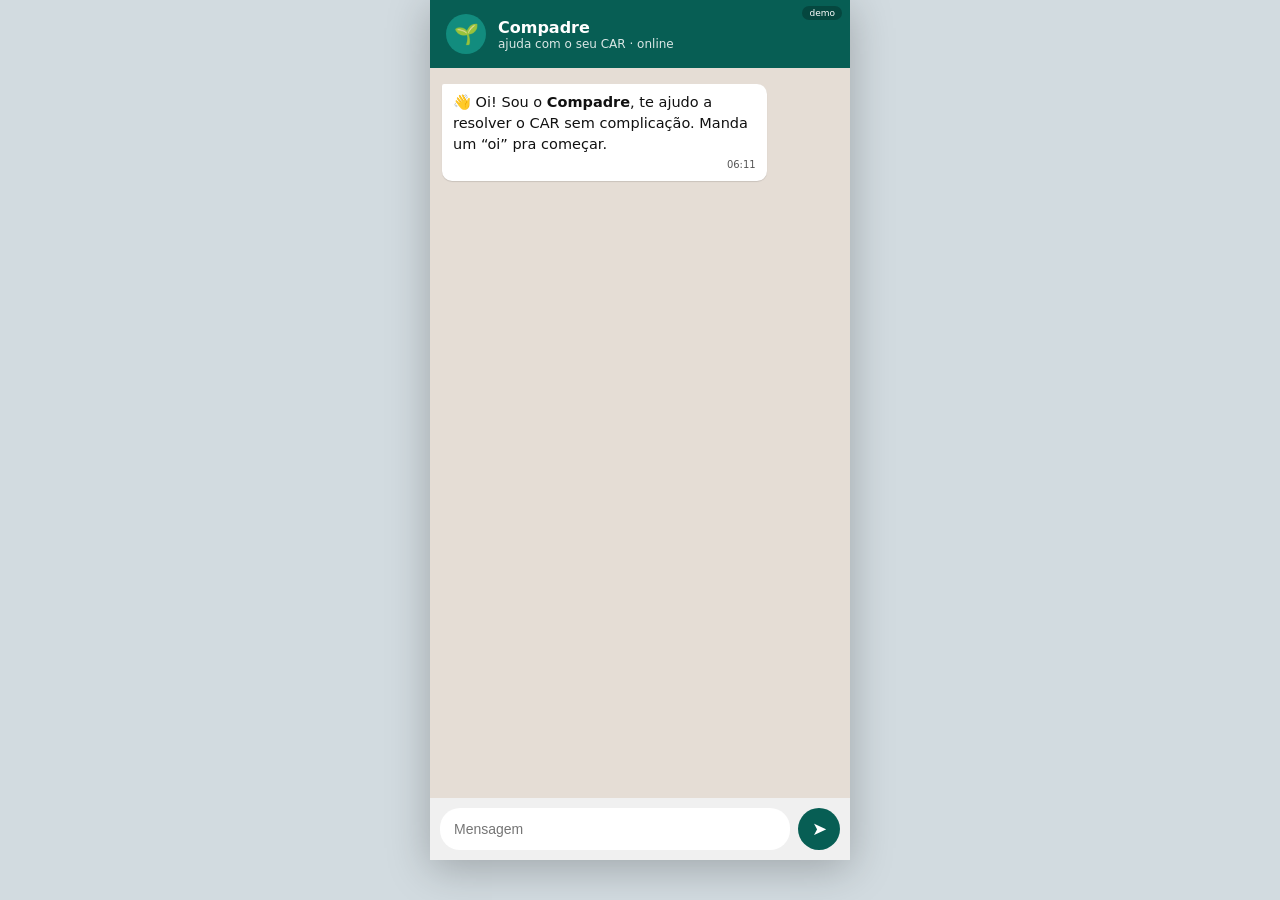
==== poc/web/index.html @ d051720b "feat(web): interface WhatsApp do Compadre + vitrine do Agent Hub (P0-6, P1-1) - web/index.html + app" ====
<!DOCTYPE html>
<html lang="pt-BR">
<head>
  <meta charset="UTF-8" />
  <meta name="viewport" content="width=device-width, initial-scale=1.0" />
  <title>Compadre — CAR no WhatsApp</title>
  <link rel="stylesheet" href="style.css" />
</head>
<body>
  <div class="fone">
    <span class="modo" id="modo">demo</span>

    <div class="topo">
      <div class="avatar">🌱</div>
      <div>
        <div class="nome">Compadre</div>
        <div class="status">ajuda com o seu CAR · online</div>
      </div>
    </div>

    <div class="chat" id="chat"></div>

    <div class="barra">
      <input id="entrada" type="text" placeholder="Mensagem" autocomplete="off" />
      <button id="enviar" title="Enviar">➤</button>
    </div>
  </div>

  <script src="app.js"></script>
</body>
</html>
---- poc/web/style.css ----
/* Compadre — interface estilo WhatsApp (mobile-first). PoC. */
* { box-sizing: border-box; margin: 0; padding: 0; }

:root {
  --wa-bg: #e5ddd5;
  --wa-header: #075e54;
  --wa-header-2: #128c7e;
  --bubble-in: #ffffff;
  --bubble-out: #dcf8c6;
  --texto: #111;
  --texto-2: #555;
  --selo: #1f6f5c;
}

body {
  font-family: system-ui, "Segoe UI", sans-serif;
  background: #d2dbe0;
  display: flex;
  justify-content: center;
  min-height: 100vh;
}

/* moldura do celular */
.fone {
  width: 100%;
  max-width: 420px;
  height: 100vh;
  max-height: 860px;
  background: var(--wa-bg);
  display: flex;
  flex-direction: column;
  box-shadow: 0 8px 40px rgba(0,0,0,.25);
  position: relative;
}

/* cabeçalho */
.topo {
  background: var(--wa-header);
  color: #fff;
  padding: 14px 16px;
  display: flex;
  align-items: center;
  gap: 12px;
}
.avatar {
  width: 40px; height: 40px; border-radius: 50%;
  background: var(--wa-header-2);
  display: flex; align-items: center; justify-content: center;
  font-size: 20px;
}
.topo .nome { font-size: 16px; font-weight: 600; }
.topo .status { font-size: 12px; opacity: .85; }

/* corpo do chat */
.chat {
  flex: 1;
  overflow-y: auto;
  padding: 16px 12px;
  display: flex;
  flex-direction: column;
  gap: 8px;
  background-image: linear-gradient(rgba(229,221,213,.6), rgba(229,221,213,.6));
}

.bolha {
  max-width: 82%;
  padding: 8px 11px;
  border-radius: 10px;
  font-size: 14.5px;
  line-height: 1.45;
  color: var(--texto);
  box-shadow: 0 1px 1px rgba(0,0,0,.12);
  white-space: pre-wrap;
  animation: surge .18s ease-out;
}
@keyframes surge { from { opacity: 0; transform: translateY(6px); } to { opacity: 1; } }

.entra { background: var(--bubble-in); align-self: flex-start; border-top-left-radius: 2px; }
.sai   { background: var(--bubble-out); align-self: flex-end;  border-top-right-radius: 2px; }

.hora { display: block; font-size: 10px; color: var(--texto-2); text-align: right; margin-top: 3px; }

/* selo de rastreabilidade (P0-7) */
.selo {
  margin-top: 8px;
  padding: 8px 10px;
  background: #eafaf3;
  border-left: 3px solid var(--selo);
  border-radius: 4px;
  font-size: 11.5px;
  color: var(--selo);
}
.selo b { display: block; margin-bottom: 2px; }
.selo .fonte { color: #0a4f3f; }
.selo .rastro { color: #6b8f84; font-family: ui-monospace, monospace; font-size: 10.5px; }

/* pendências e benefícios */
.lista { margin-top: 6px; }
.item {
  background: #f5f5f5; border-radius: 6px; padding: 6px 8px;
  margin-top: 5px; font-size: 12.5px;
}
.item .tag { font-weight: 700; color: #b26a00; font-size: 11px; }
.benef { display: inline-block; background: #d8f0e4; color: #1f6f5c;
  border-radius: 12px; padding: 2px 9px; font-size: 11.5px; margin: 3px 3px 0 0; }

.btn-sistema {
  display: inline-block; margin-top: 8px; background: var(--wa-header-2);
  color: #fff; text-decoration: none; padding: 7px 14px; border-radius: 16px;
  font-size: 12.5px; font-weight: 600;
}

/* barra de digitar */
.barra {
  display: flex; gap: 8px; padding: 10px; background: #f0f0f0;
}
.barra input {
  flex: 1; border: none; border-radius: 20px; padding: 10px 14px;
  font-size: 14px; outline: none;
}
.barra button {
  border: none; background: var(--wa-header); color: #fff;
  width: 42px; height: 42px; border-radius: 50%; font-size: 18px; cursor: pointer;
}
.barra button:disabled { opacity: .5; cursor: default; }

/* indicador de digitando */
.digitando { font-style: italic; color: var(--texto-2); font-size: 13px; }

/* rodapé de modo (live/demo) */
.modo {
  position: absolute; top: 6px; right: 8px; font-size: 9px;
  background: rgba(0,0,0,.25); color: #fff; padding: 2px 7px; border-radius: 8px;
}
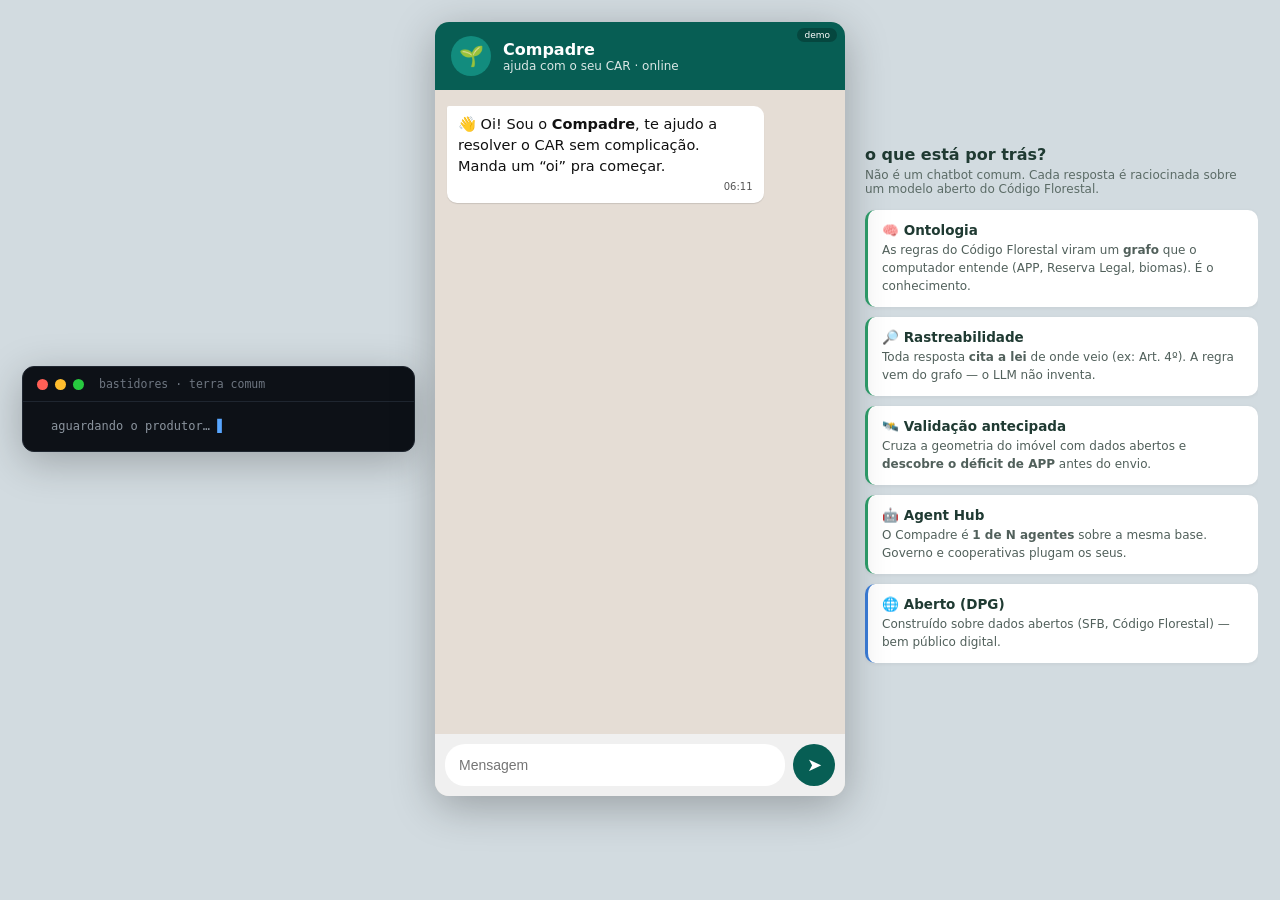
==== commit bfda4455: "feat(poc): integracao Dev A (A1/A2/A3) + conectores Dev B (B1/B2/B3) + bastidores na web Dev A (back" ====
--- a/poc/web/index.html
+++ b/poc/web/index.html
@@ -7,23 +7,61 @@
   <link rel="stylesheet" href="style.css" />
 </head>
 <body>
-  <div class="fone">
-    <span class="modo" id="modo">demo</span>
+  <div class="palco">
 
-    <div class="topo">
-      <div class="avatar">🌱</div>
-      <div>
-        <div class="nome">Compadre</div>
-        <div class="status">ajuda com o seu CAR · online</div>
+    <!-- BASTIDORES: o que roda por trás (lateral esquerda) -->
+    <aside class="lateral console" aria-label="Bastidores">
+      <div class="console-topo">
+        <span class="dot r"></span><span class="dot y"></span><span class="dot g"></span>
+        <span class="console-titulo">bastidores · terra comum</span>
+      </div>
+      <div class="console-log" id="console-log"></div>
+    </aside>
+
+    <!-- CHAT (centro) -->
+    <div class="fone">
+      <span class="modo" id="modo">demo</span>
+      <div class="topo">
+        <div class="avatar">🌱</div>
+        <div>
+          <div class="nome">Compadre</div>
+          <div class="status">ajuda com o seu CAR · online</div>
+        </div>
+      </div>
+      <div class="chat" id="chat"></div>
+      <div class="barra">
+        <input id="entrada" type="text" placeholder="Mensagem" autocomplete="off" />
+        <button id="enviar" title="Enviar">➤</button>
       </div>
     </div>
 
-    <div class="chat" id="chat"></div>
+    <!-- MINI-COLA: o que é cada coisa (lateral direita) -->
+    <aside class="lateral colas" aria-label="Glossário">
+      <h2>o que está por trás?</h2>
+      <p class="colas-sub">Não é um chatbot comum. Cada resposta é raciocinada sobre um modelo aberto do Código Florestal.</p>
 
-    <div class="barra">
-      <input id="entrada" type="text" placeholder="Mensagem" autocomplete="off" />
-      <button id="enviar" title="Enviar">➤</button>
-    </div>
+      <div class="cola">
+        <h3>🧠 Ontologia</h3>
+        <p>As regras do Código Florestal viram um <b>grafo</b> que o computador entende (APP, Reserva Legal, biomas). É o conhecimento.</p>
+      </div>
+      <div class="cola">
+        <h3>🔎 Rastreabilidade</h3>
+        <p>Toda resposta <b>cita a lei</b> de onde veio (ex: Art. 4º). A regra vem do grafo — o LLM não inventa.</p>
+      </div>
+      <div class="cola">
+        <h3>🛰️ Validação antecipada</h3>
+        <p>Cruza a geometria do imóvel com dados abertos e <b>descobre o déficit de APP</b> antes do envio.</p>
+      </div>
+      <div class="cola">
+        <h3>🤖 Agent Hub</h3>
+        <p>O Compadre é <b>1 de N agentes</b> sobre a mesma base. Governo e cooperativas plugam os seus.</p>
+      </div>
+      <div class="cola fonte-aberta">
+        <h3>🌐 Aberto (DPG)</h3>
+        <p>Construído sobre dados abertos (SFB, Código Florestal) — bem público digital.</p>
+      </div>
+    </aside>
+
   </div>
 
   <script src="app.js"></script>
--- a/poc/web/style.css
+++ b/poc/web/style.css
@@ -15,22 +15,79 @@
 body {
   font-family: system-ui, "Segoe UI", sans-serif;
   background: #d2dbe0;
-  display: flex;
-  justify-content: center;
   min-height: 100vh;
 }
+
+/* palco: bastidores | chat | mini-cola */
+.palco {
+  display: grid;
+  grid-template-columns: 1fr minmax(330px, 410px) 1fr;
+  gap: 20px;
+  align-items: center;
+  max-width: 1320px;
+  margin: 0 auto;
+  padding: 22px;
+}
+.lateral { align-self: center; max-height: 86vh; overflow-y: auto; }
 
 /* moldura do celular */
 .fone {
   width: 100%;
-  max-width: 420px;
-  height: 100vh;
-  max-height: 860px;
+  max-width: 410px;
+  height: 86vh;
+  max-height: 820px;
   background: var(--wa-bg);
   display: flex;
   flex-direction: column;
-  box-shadow: 0 8px 40px rgba(0,0,0,.25);
+  box-shadow: 0 10px 44px rgba(0,0,0,.28);
   position: relative;
+  border-radius: 14px;
+  overflow: hidden;
+  margin: 0 auto;
+}
+
+/* ---------- BASTIDORES (console) ---------- */
+.console {
+  background: #0d1117;
+  border: 1px solid #1f2630;
+  border-radius: 12px;
+  font-family: ui-monospace, "Cascadia Code", Consolas, monospace;
+  box-shadow: 0 10px 40px rgba(0,0,0,.25);
+}
+.console-topo {
+  display: flex; align-items: center; gap: 7px;
+  padding: 10px 14px; border-bottom: 1px solid #1f2630;
+}
+.console-topo .dot { width: 11px; height: 11px; border-radius: 50%; }
+.dot.r { background: #ff5f56; } .dot.y { background: #ffbd2e; } .dot.g { background: #27c93f; }
+.console-titulo { margin-left: 8px; color: #6e7681; font-size: 11.5px; }
+.console-log { padding: 14px; font-size: 12px; line-height: 1.7; color: #c9d1d9; }
+.console-log .cmd { color: #58a6ff; }
+.console-log .cmd b { color: #79c0ff; font-weight: 600; }
+.console-log .out { color: #8b949e; padding-left: 14px; }
+.console-log .out .val { color: #7ee787; }
+.console-log .out .lei { color: #ffa657; }
+.console-log .out .rastro { color: #d2a8ff; }
+.console-log .linha { animation: surge .2s ease-out; }
+.console-log .pisca::after { content: "▋"; color: #58a6ff; animation: blink 1s steps(2) infinite; }
+@keyframes blink { 0%,50%{opacity:1} 50.1%,100%{opacity:0} }
+
+/* ---------- MINI-COLA ---------- */
+.colas h2 { font-size: 16px; color: #1f3a32; margin-bottom: 4px; }
+.colas-sub { font-size: 12px; color: #5b6b66; margin-bottom: 14px; }
+.cola {
+  background: #fff; border-radius: 10px; padding: 12px 14px; margin-bottom: 10px;
+  border-left: 3px solid #2e9e6b; box-shadow: 0 1px 4px rgba(0,0,0,.06);
+}
+.cola h3 { font-size: 13.5px; color: #1f3a32; margin-bottom: 3px; }
+.cola p { font-size: 12px; color: #51605b; line-height: 1.5; }
+.cola.fonte-aberta { border-left-color: #3b7dd8; }
+
+/* ---------- responsivo: empilha em telas estreitas ---------- */
+@media (max-width: 1040px) {
+  .palco { grid-template-columns: 1fr; gap: 16px; }
+  .lateral { max-height: none; max-width: 410px; margin: 0 auto; width: 100%; }
+  .fone { height: 80vh; }
 }
 
 /* cabeçalho */
